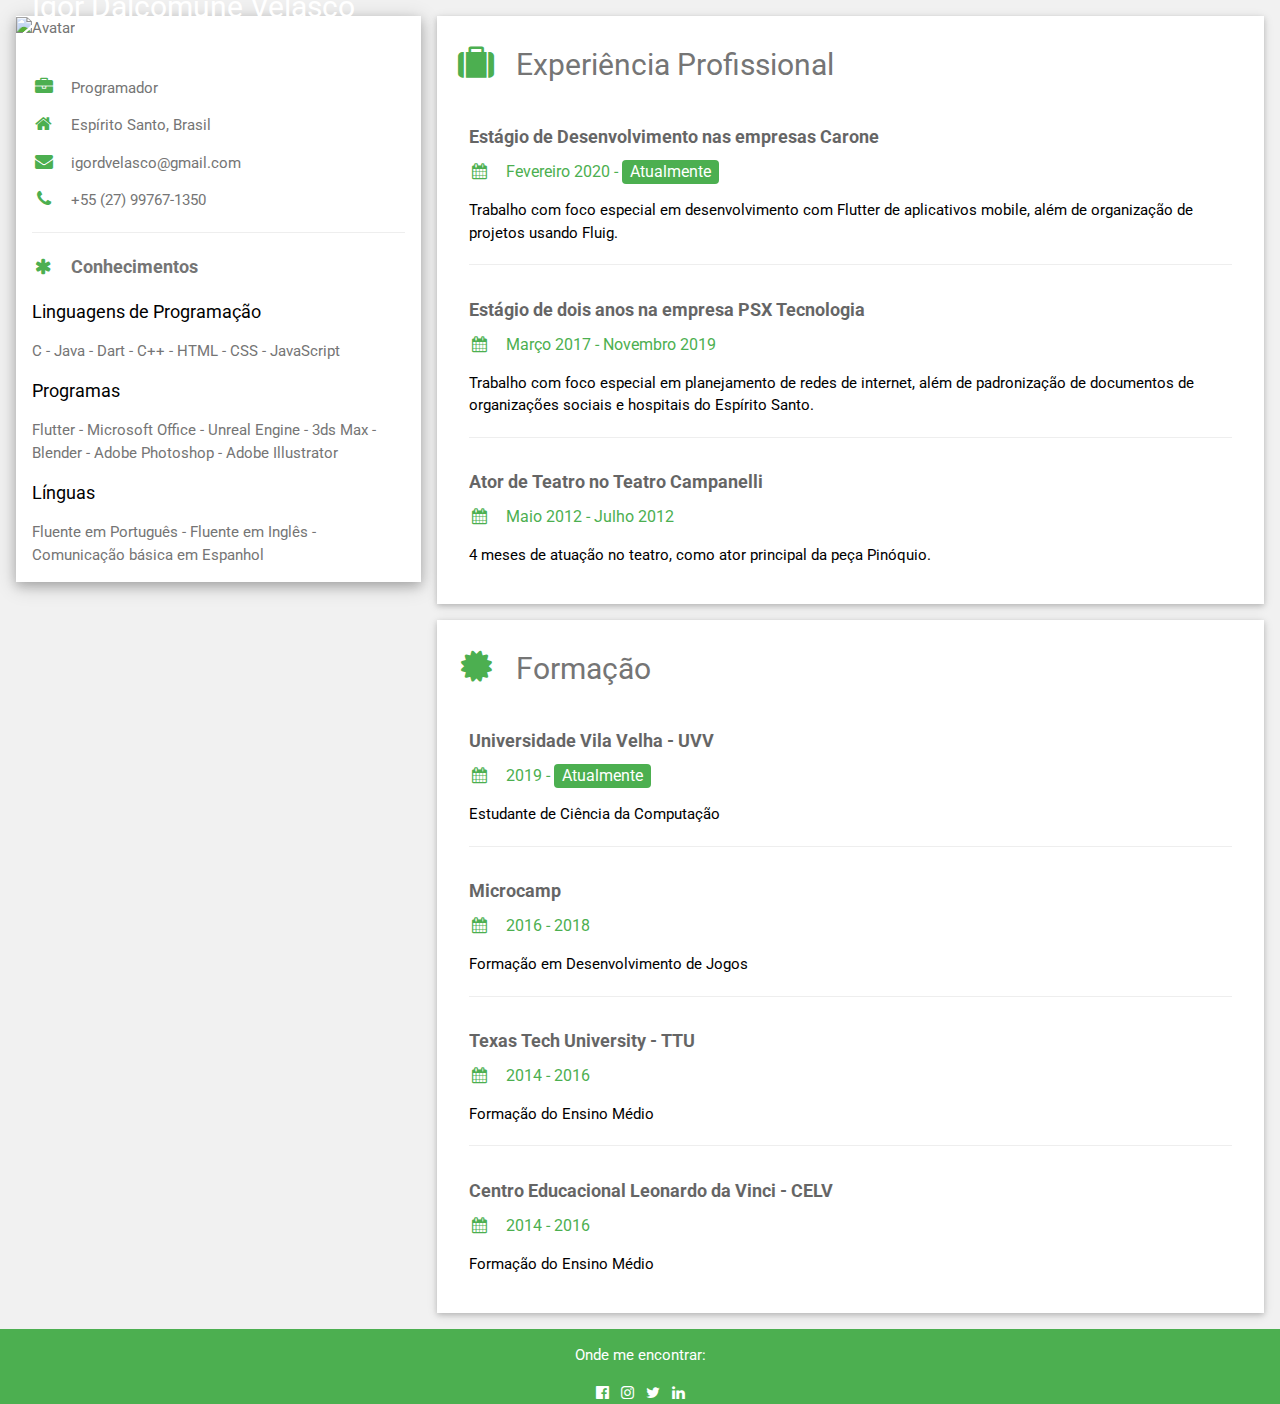
==== PáginaPessoal.html @ ae9eea75 "Primeiro Commit" ====
<!DOCTYPE html>
<html>
<title>Página Pessoal</title>
<meta charset="UTF-8">
<meta name="viewport" content="width=device-width, initial-scale=1">
<link rel="stylesheet" href="https://www.w3schools.com/w3css/4/w3.css">
<link rel='stylesheet' href='https://fonts.googleapis.com/css?family=Roboto'>
<link rel="stylesheet" href="https://cdnjs.cloudflare.com/ajax/libs/font-awesome/4.7.0/css/font-awesome.min.css">
<link rel="stylesheet" href="PáginaPessoal.css">
<link rel="stylesheet" href="https://stackpath.bootstrapcdn.com/bootstrap/4.5.0/css/bootstrap.min.css" integrity="sha384-9aIt2nRpC12Uk9gS9baDl411NQApFmC26EwAOH8WgZl5MYYxFfc+NcPb1dKGj7Sk" crossorigin="anonymous">
<script src="https://code.jquery.com/jquery-3.5.1.slim.min.js" integrity="sha384-DfXdz2htPH0lsSSs5nCTpuj/zy4C+OGpamoFVy38MVBnE+IbbVYUew+OrCXaRkfj" crossorigin="anonymous"></script>
<script src="https://cdn.jsdelivr.net/npm/popper.js@1.16.0/dist/umd/popper.min.js" integrity="sha384-Q6E9RHvbIyZFJoft+2mJbHaEWldlvI9IOYy5n3zV9zzTtmI3UksdQRVvoxMfooAo" crossorigin="anonymous"></script>
<script src="https://stackpath.bootstrapcdn.com/bootstrap/4.5.0/js/bootstrap.min.js" integrity="sha384-OgVRvuATP1z7JjHLkuOU7Xw704+h835Lr+6QL9UvYjZE3Ipu6Tp75j7Bh/kR0JKI" crossorigin="anonymous"></script>
<style>
html,body,h1,h2,h3,h4,h5,h6 {font-family: "Roboto", sans-serif}
</style>
<body class="w3-light-grey">

<div class="w3-content w3-margin-top" style="max-width:1400px;">
  <div class="w3-row-padding">
    <div class="w3-third">
    
      <div class="w3-white w3-text-grey w3-card-4">
        <div class="w3-display-container">
          <img src="Imagens/Perfil.jpg" style="width:100%" alt="Avatar">
          <div class="w3-display-bottomleft w3-container w3-text-white" alt="Nome">
            <h2>Igor Dalcomune Velasco</h2>
          </div>
        </div>
        <br>
        <div class="w3-container">
          <p><i class="fa fa-briefcase fa-fw w3-margin-right w3-large w3-text-green"></i>Programador</p>
          <p><i class="fa fa-home fa-fw w3-margin-right w3-large w3-text-green"></i>Espírito Santo, Brasil</p>
          <p><i class="fa fa-envelope fa-fw w3-margin-right w3-large w3-text-green"></i>igordvelasco@gmail.com</p>
          <p><i class="fa fa-phone fa-fw w3-margin-right w3-large w3-text-green"></i>+55 (27) 99767-1350</p>
          <hr>

          <p class="w3-large"><b><i class="fa fa-asterisk fa-fw w3-margin-right w3-text-green"></i>Conhecimentos</b></p>
          
          <div class="list-group">
            <a class="list-group-item">
              <div class="d-flex w-100 justify-content-between">
                <h5 class="mb-1" style="color: black;">Linguagens de Programação</h5>
              </div>
              <p class="mb-1">C - Java - Dart - C++ - HTML - CSS - JavaScript </p>
            </a>
            <a class="list-group-item">
              <div class="d-flex w-100 justify-content-between">
                <h5 class="mb-1" style="color: black;">Programas</h5>
              </div>
              <p class="mb-1">Flutter - Microsoft Office - Unreal Engine - 3ds Max - Blender - Adobe Photoshop - Adobe Illustrator</p>
            </a>
            <a class="list-group-item">
              <div class="d-flex w-100 justify-content-between">
                <h5 class="mb-1" style="color: black;">Línguas</h5>
              </div>
              <p class="mb-1">Fluente em Português - Fluente em Inglês - Comunicação básica em Espanhol</p>
            </a>
          </div>
        </div>
      </div><br>

    </div>

    <div class="w3-twothird">
    
      <div class="w3-container w3-card w3-white w3-margin-bottom">
        <h2 class="w3-text-grey w3-padding-16"><i class="fa fa-suitcase fa-fw w3-margin-right w3-xxlarge w3-text-green"></i>Experiência Profissional</h2>
        <div class="w3-container">
          <h5 class="w3-opacity"><b>Estágio de Desenvolvimento nas empresas Carone</b></h5>
          <h6 class="w3-text-green"><i class="fa fa-calendar fa-fw w3-margin-right"></i>Fevereiro 2020 - <span class="w3-tag w3-green w3-round">Atualmente</span></h6>
          <p>Trabalho com foco especial em desenvolvimento com Flutter de aplicativos mobile, além de organização de projetos usando Fluig.</p>
          <hr>
        </div>
        <div class="w3-container">
          <h5 class="w3-opacity"><b>Estágio de dois anos na empresa PSX Tecnologia</b></h5>
          <h6 class="w3-text-green"><i class="fa fa-calendar fa-fw w3-margin-right"></i>Março 2017 - Novembro 2019</h6>
          <p>Trabalho com foco especial em planejamento de redes de internet, além de padronização de documentos de organizações sociais e hospitais do Espírito Santo.</p>
          <hr>
        </div>
        <div class="w3-container">
          <h5 class="w3-opacity"><b>Ator de Teatro no Teatro Campanelli</b></h5>
          <h6 class="w3-text-green"><i class="fa fa-calendar fa-fw w3-margin-right"></i>Maio 2012 - Julho 2012</h6>
          <p>4 meses de atuação no teatro, como ator principal da peça Pinóquio.</p><br>
        </div>
      </div>

      <div class="w3-container w3-card w3-white">
        <h2 class="w3-text-grey w3-padding-16"><i class="fa fa-certificate fa-fw w3-margin-right w3-xxlarge w3-text-green"></i>Formação</h2>
        <div class="w3-container">
          <h5 class="w3-opacity"><b>Universidade Vila Velha - UVV</b></h5>
          <h6 class="w3-text-green"><i class="fa fa-calendar fa-fw w3-margin-right"></i>2019 - <span class="w3-tag w3-green w3-round">Atualmente</span></h6>
          <p>Estudante de Ciência da Computação</p>
          <hr>
        </div>
        <div class="w3-container">
          <h5 class="w3-opacity"><b>Microcamp</b></h5>
          <h6 class="w3-text-green"><i class="fa fa-calendar fa-fw w3-margin-right"></i>2016 - 2018</h6>
          <p>Formação em Desenvolvimento de Jogos</p>
          <hr>
        </div>
        <div class="w3-container">
          <h5 class="w3-opacity"><b>Texas Tech University - TTU</b></h5>
          <h6 class="w3-text-green"><i class="fa fa-calendar fa-fw w3-margin-right"></i>2014 - 2016</h6>
          <p>Formação do Ensino Médio</p>
          <hr>
        </div>
        <div class="w3-container">
          <h5 class="w3-opacity"><b>Centro Educacional Leonardo da Vinci - CELV</b></h5>
          <h6 class="w3-text-green"><i class="fa fa-calendar fa-fw w3-margin-right"></i>2014 - 2016</h6>
          <p>Formação do Ensino Médio</p><br>
        </div>
      </div>
    </div>
  </div>
</div>

<footer class="w3-container w3-green w3-center w3-margin-top">
  <p>Onde me encontrar:</p>
  <i class="fa fa-facebook-official w3-hover-opacity"></i>
  &nbsp;
  <i class="fa fa-instagram w3-hover-opacity"></i>
  &nbsp;
  <i class="fa fa-twitter w3-hover-opacity"></i>
  &nbsp;
  <i class="fa fa-linkedin w3-hover-opacity"></i>
</footer>

</body>
</html>
---- PáginaPessoal.css ----
.Avatar{
    border-radius: 80%;
}

.Nome{
    text-shadow: black 0 0 2px;
}
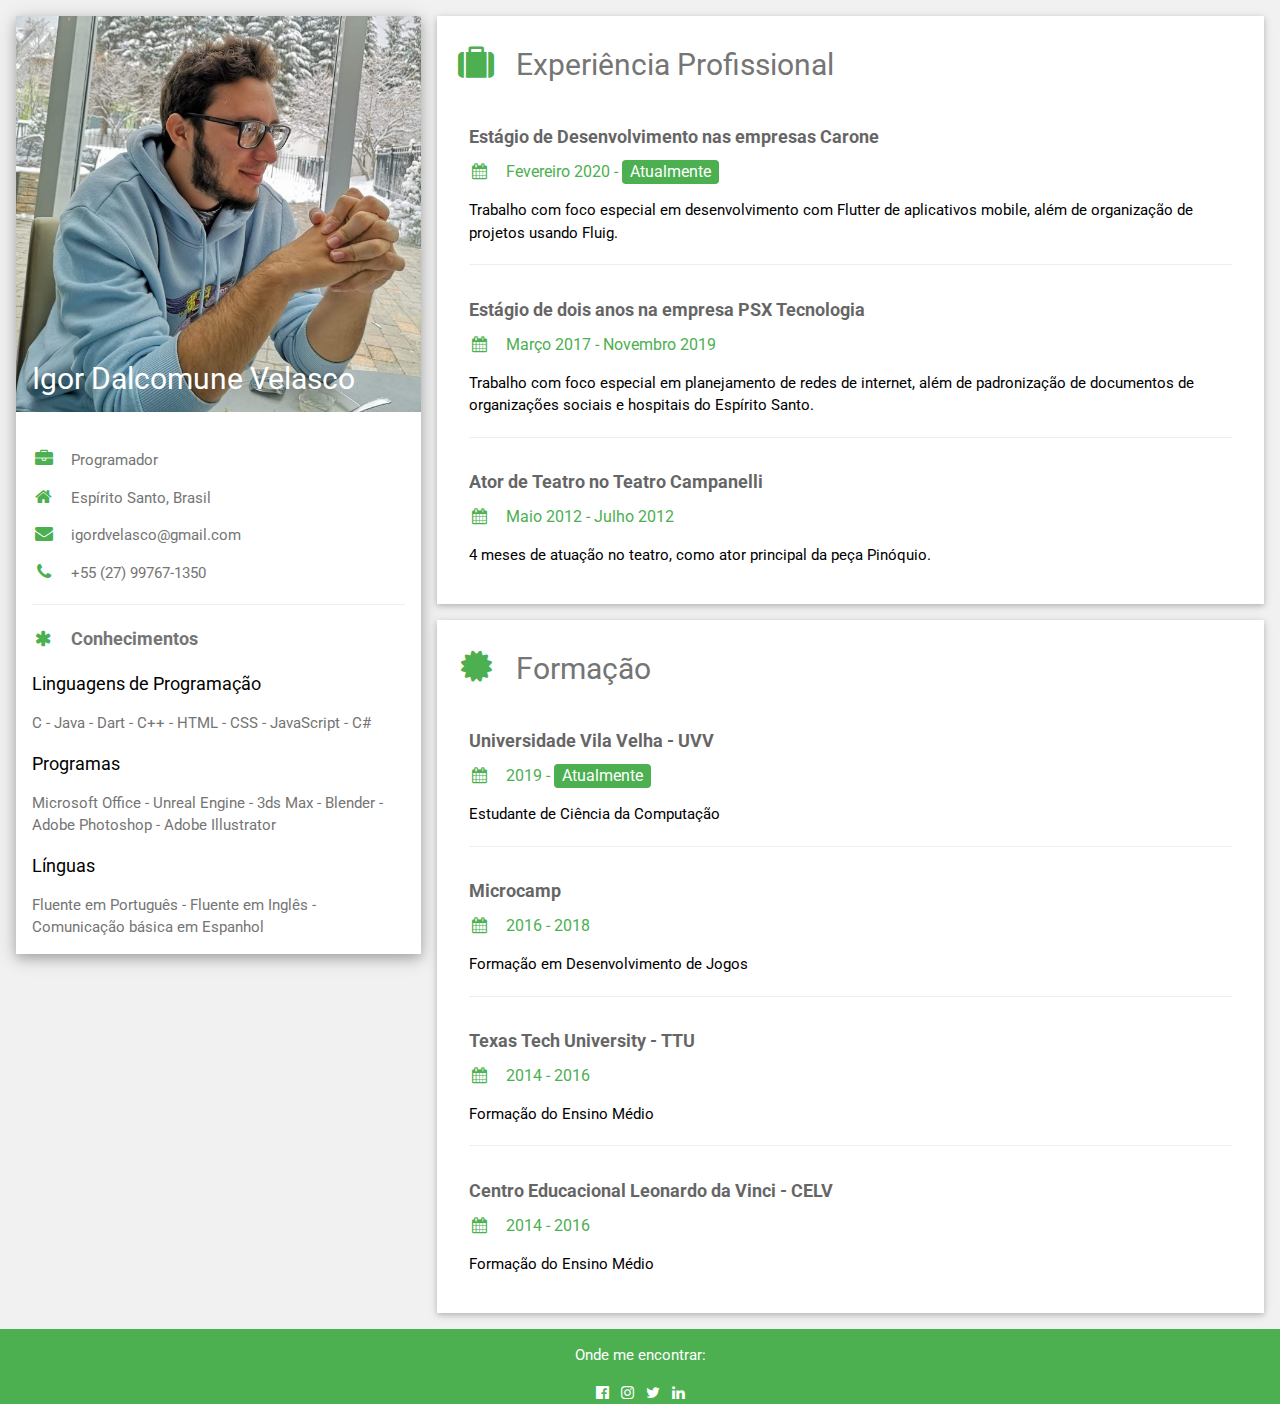
==== commit 35392198: "Update PáginaPessoal.html" ====
--- a/PáginaPessoal.html
+++ b/PáginaPessoal.html
@@ -42,13 +42,13 @@
               <div class="d-flex w-100 justify-content-between">
                 <h5 class="mb-1" style="color: black;">Linguagens de Programação</h5>
               </div>
-              <p class="mb-1">C - Java - Dart - C++ - HTML - CSS - JavaScript </p>
+              <p class="mb-1">C - Java - Dart - C++ - HTML - CSS - JavaScript - C# </p>
             </a>
             <a class="list-group-item">
               <div class="d-flex w-100 justify-content-between">
                 <h5 class="mb-1" style="color: black;">Programas</h5>
               </div>
-              <p class="mb-1">Flutter - Microsoft Office - Unreal Engine - 3ds Max - Blender - Adobe Photoshop - Adobe Illustrator</p>
+              <p class="mb-1"> Microsoft Office - Unreal Engine - 3ds Max - Blender - Adobe Photoshop - Adobe Illustrator</p>
             </a>
             <a class="list-group-item">
               <div class="d-flex w-100 justify-content-between">
@@ -127,4 +127,4 @@
 </footer>
 
 </body>
-</html>+</html>
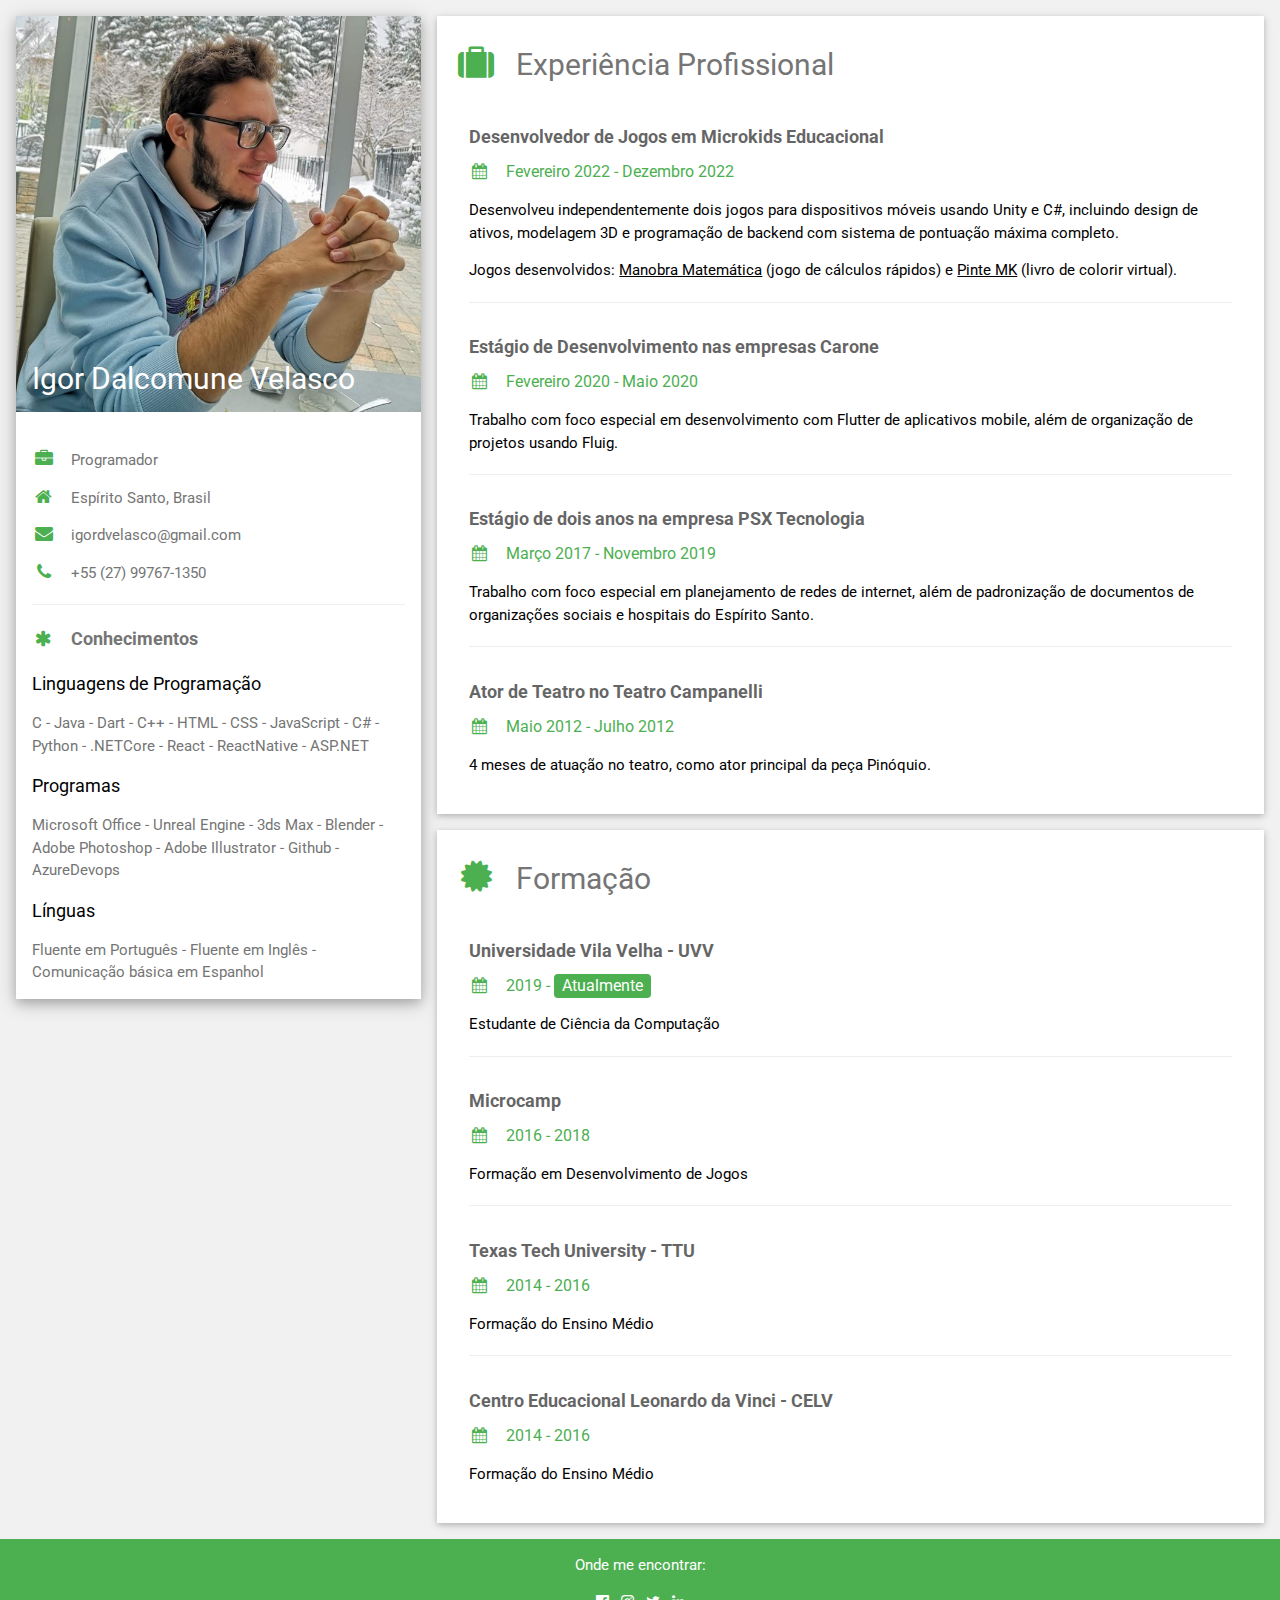
==== commit 17d18e0f: "Update PáginaPessoal.html" ====
--- a/PáginaPessoal.html
+++ b/PáginaPessoal.html
@@ -42,13 +42,13 @@
               <div class="d-flex w-100 justify-content-between">
                 <h5 class="mb-1" style="color: black;">Linguagens de Programação</h5>
               </div>
-              <p class="mb-1">C - Java - Dart - C++ - HTML - CSS - JavaScript - C# </p>
+              <p class="mb-1">C - Java - Dart - C++ - HTML - CSS - JavaScript - C# - Python - .NETCore - React - ReactNative - ASP.NET</p>
             </a>
             <a class="list-group-item">
               <div class="d-flex w-100 justify-content-between">
                 <h5 class="mb-1" style="color: black;">Programas</h5>
               </div>
-              <p class="mb-1"> Microsoft Office - Unreal Engine - 3ds Max - Blender - Adobe Photoshop - Adobe Illustrator</p>
+              <p class="mb-1"> Microsoft Office - Unreal Engine - 3ds Max - Blender - Adobe Photoshop - Adobe Illustrator - Github - AzureDevops</p>
             </a>
             <a class="list-group-item">
               <div class="d-flex w-100 justify-content-between">
@@ -67,8 +67,18 @@
       <div class="w3-container w3-card w3-white w3-margin-bottom">
         <h2 class="w3-text-grey w3-padding-16"><i class="fa fa-suitcase fa-fw w3-margin-right w3-xxlarge w3-text-green"></i>Experiência Profissional</h2>
         <div class="w3-container">
+          <h5 class="w3-opacity"><b>Desenvolvedor de Jogos em Microkids Educacional</b></h5>
+          <h6 class="w3-text-green"><i class="fa fa-calendar fa-fw w3-margin-right"></i>Fevereiro 2022 - Dezembro 2022</h6>
+          <p>Desenvolveu independentemente dois jogos para dispositivos móveis usando Unity e C#, incluindo 
+              design de ativos, modelagem 3D e programação de backend com sistema de pontuação máxima 
+              completo. </p>
+          <p>Jogos desenvolvidos: <a href="https://poetartus.itch.io/manobramatematica">Manobra Matemática</a> (jogo de cálculos rápidos) e <a href="https://poetartus.itch.io/pintemk">Pinte MK</a> (livro de colorir 
+              virtual). </p>
+          <hr>
+        </div>
+        <div class="w3-container">
           <h5 class="w3-opacity"><b>Estágio de Desenvolvimento nas empresas Carone</b></h5>
-          <h6 class="w3-text-green"><i class="fa fa-calendar fa-fw w3-margin-right"></i>Fevereiro 2020 - <span class="w3-tag w3-green w3-round">Atualmente</span></h6>
+          <h6 class="w3-text-green"><i class="fa fa-calendar fa-fw w3-margin-right"></i>Fevereiro 2020 - Maio 2020</h6>
           <p>Trabalho com foco especial em desenvolvimento com Flutter de aplicativos mobile, além de organização de projetos usando Fluig.</p>
           <hr>
         </div>
